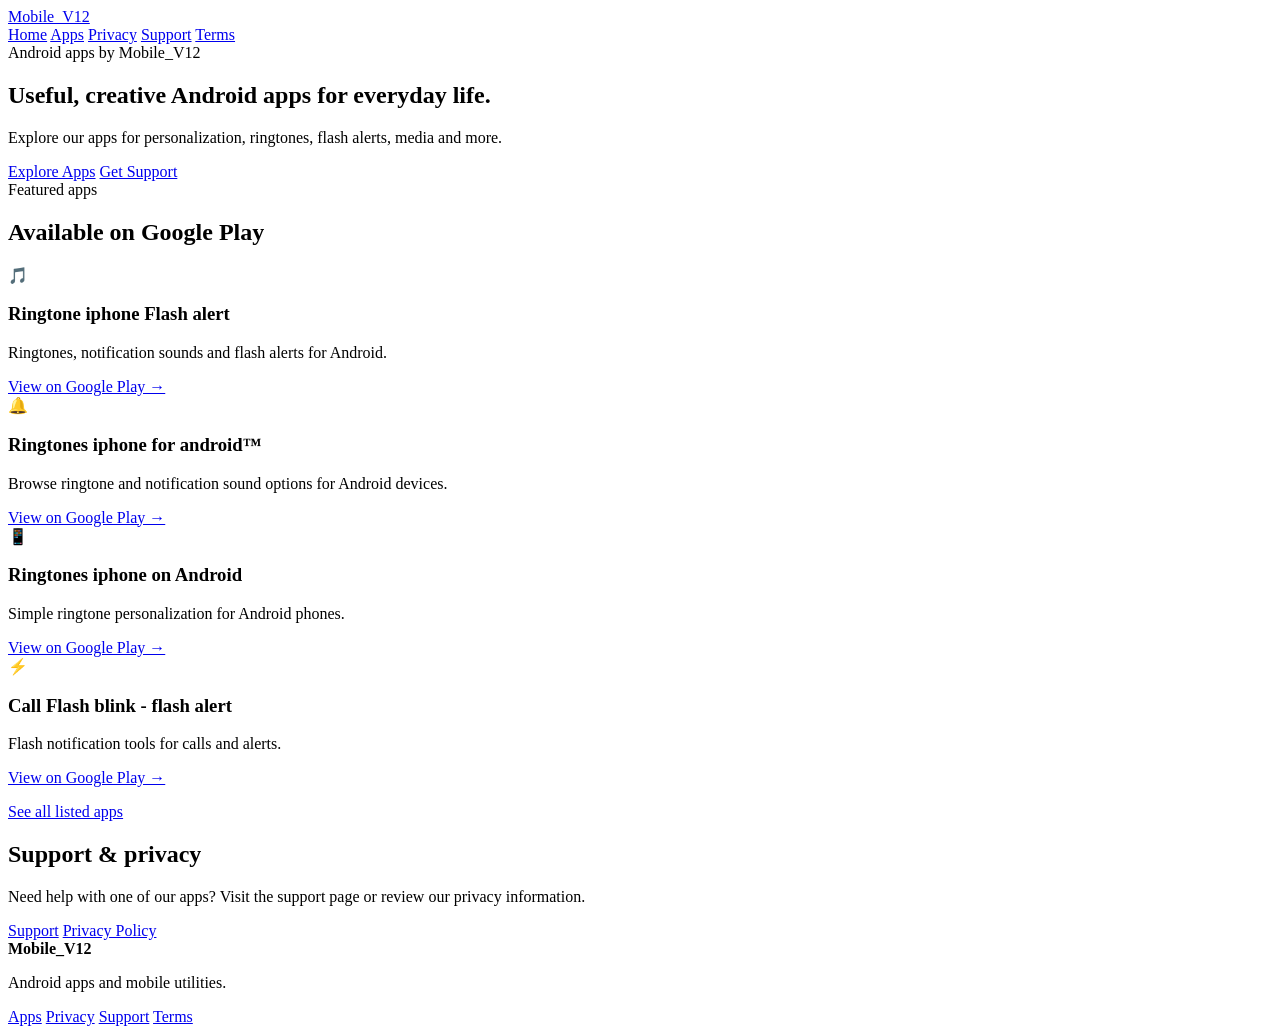
==== index.html @ 563873e9 "Add Mobile_V12 GitHub Pages site" ====
<!doctype html>
<html lang="en">
<head>
  <meta charset="utf-8">
  <meta name="viewport" content="width=device-width,initial-scale=1">
  <title>Mobile_V12 - Android Apps</title>
  <meta name="description" content="Official Mobile_V12 developer website. Discover Android apps, support information, privacy policy and more.">
  <link rel="stylesheet" href="css/style.css">
</head>
<body>
<header class="site-header">
  <div class="wrap nav">
    <a class="brand" href="index.html">Mobile_V12</a>
    <nav>
      <a href="index.html">Home</a>
      <a href="apps.html">Apps</a>
      <a href="privacy.html">Privacy</a>
      <a href="support.html">Support</a>
      <a href="terms.html">Terms</a>
    </nav>
  </div>
</header>

<main>
  <section class="hero wrap">
    <div>
      <span class="eyebrow">Android apps by Mobile_V12</span>
      <h1>Useful, creative Android apps for everyday life.</h1>
      <p>Explore our apps for personalization, ringtones, flash alerts, media and more.</p>
      <div class="actions">
        <a class="btn primary" href="apps.html">Explore Apps</a>
        <a class="btn" href="support.html">Get Support</a>
      </div>
    </div>
  </section>

  <section class="wrap section">
    <div class="section-head">
      <div>
        <span class="eyebrow">Featured apps</span>
        <h2>Available on Google Play</h2>
      </div>
    </div>
    <div class="grid">
      <article class="card">
        <div class="icon">🎵</div>
        <h3>Ringtone iphone Flash alert</h3>
        <p>Ringtones, notification sounds and flash alerts for Android.</p>
        <a class="text-link" href="https://play.google.com/store/apps/details?id=ultra.flashalert.ringtoneiphone">View on Google Play →</a>
      </article>
      <article class="card">
        <div class="icon">🔔</div>
        <h3>Ringtones iphone for android™</h3>
        <p>Browse ringtone and notification sound options for Android devices.</p>
        <a class="text-link" href="https://play.google.com/store/apps/details?id=com.sonnerie.ringtone.iphone2022">View on Google Play →</a>
      </article>
      <article class="card">
        <div class="icon">📱</div>
        <h3>Ringtones iphone on Android</h3>
        <p>Simple ringtone personalization for Android phones.</p>
        <a class="text-link" href="https://play.google.com/store/apps/details?id=com.music.sonnerie.best.ringtone.android">View on Google Play →</a>
      </article>
      <article class="card">
        <div class="icon">⚡</div>
        <h3>Call Flash blink - flash alert</h3>
        <p>Flash notification tools for calls and alerts.</p>
        <a class="text-link" href="https://play.google.com/store/apps/details?id=blink.flashnotification.oncallsmsforall">View on Google Play →</a>
      </article>
    </div>
    <p class="more"><a class="btn" href="apps.html">See all listed apps</a></p>
  </section>

  <section class="wrap section callout">
    <h2>Support & privacy</h2>
    <p>Need help with one of our apps? Visit the support page or review our privacy information.</p>
    <div class="actions">
      <a class="btn primary" href="support.html">Support</a>
      <a class="btn" href="privacy.html">Privacy Policy</a>
    </div>
  </section>
</main>

<footer>
  <div class="wrap footer-grid">
    <div>
      <strong>Mobile_V12</strong>
      <p>Android apps and mobile utilities.</p>
    </div>
    <div class="footer-links">
      <a href="apps.html">Apps</a>
      <a href="privacy.html">Privacy</a>
      <a href="support.html">Support</a>
      <a href="terms.html">Terms</a>
    </div>
  </div>
</footer>
</body>
</html>
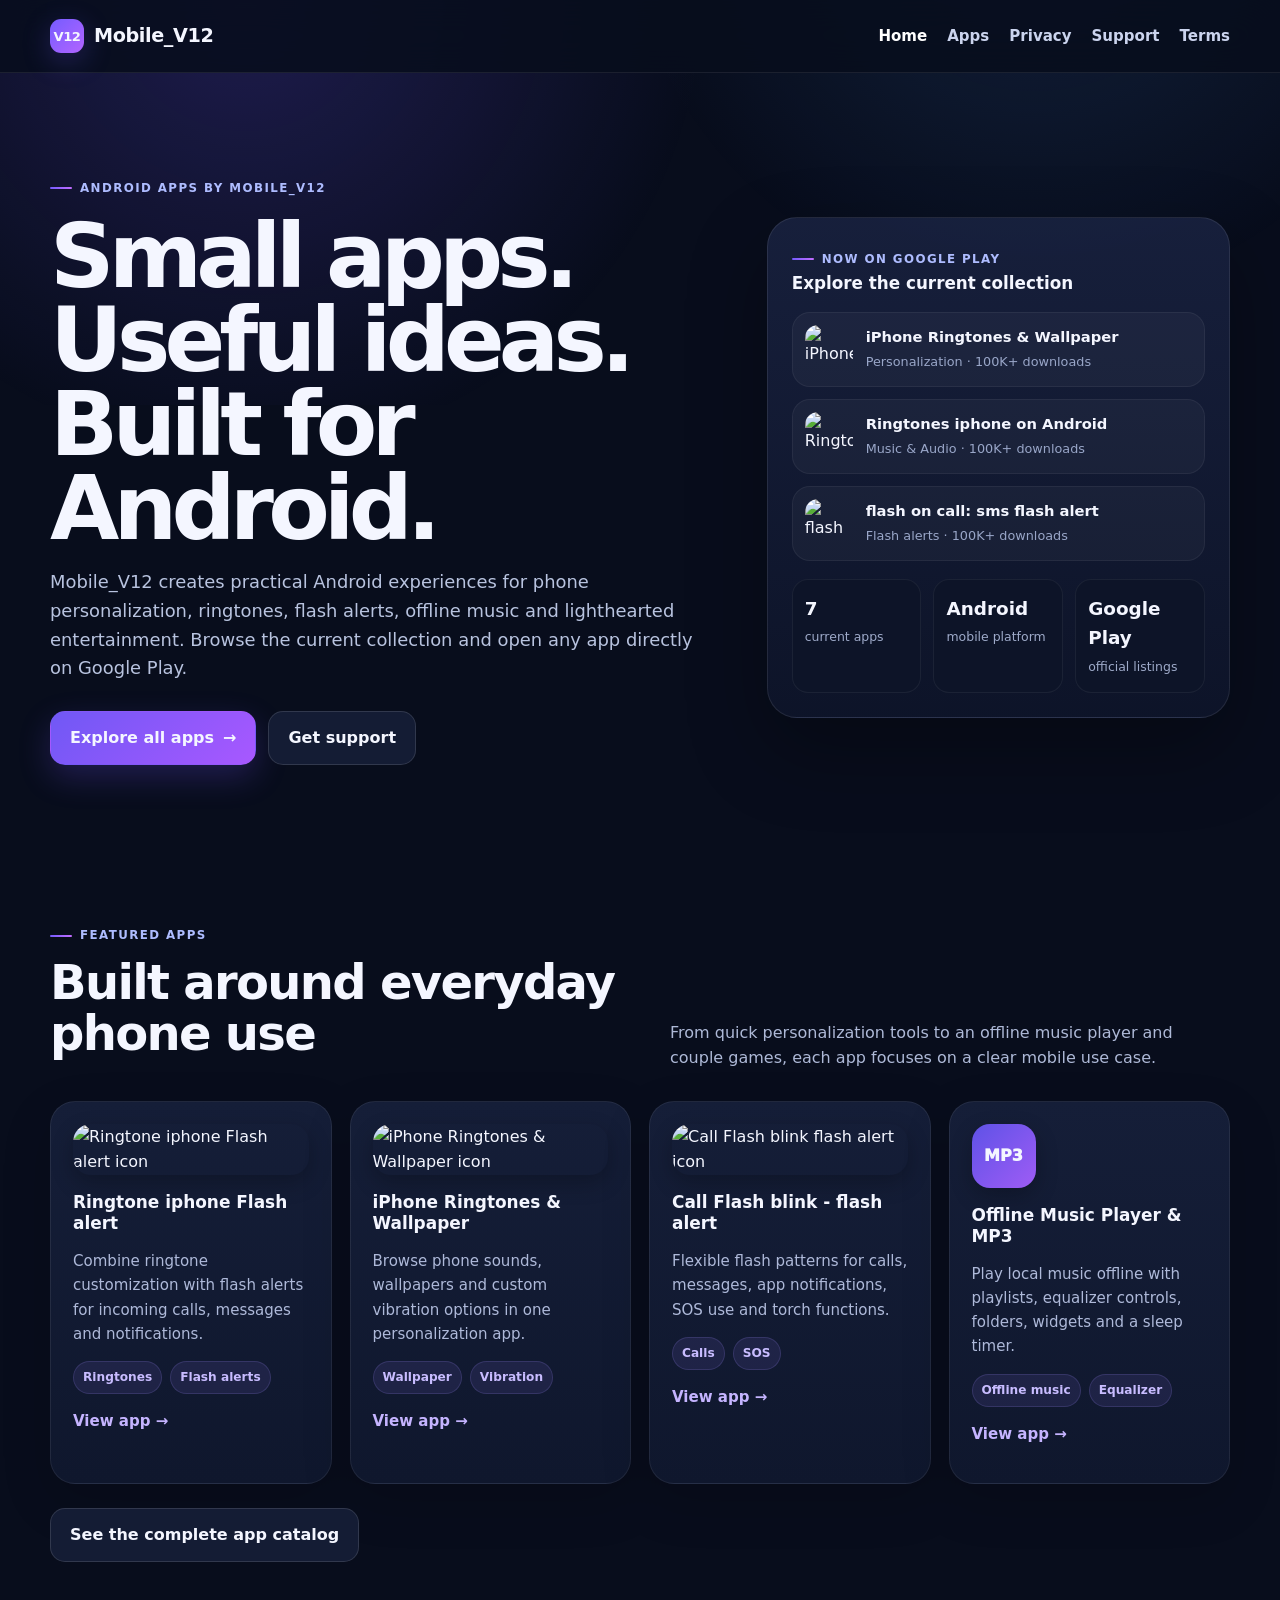
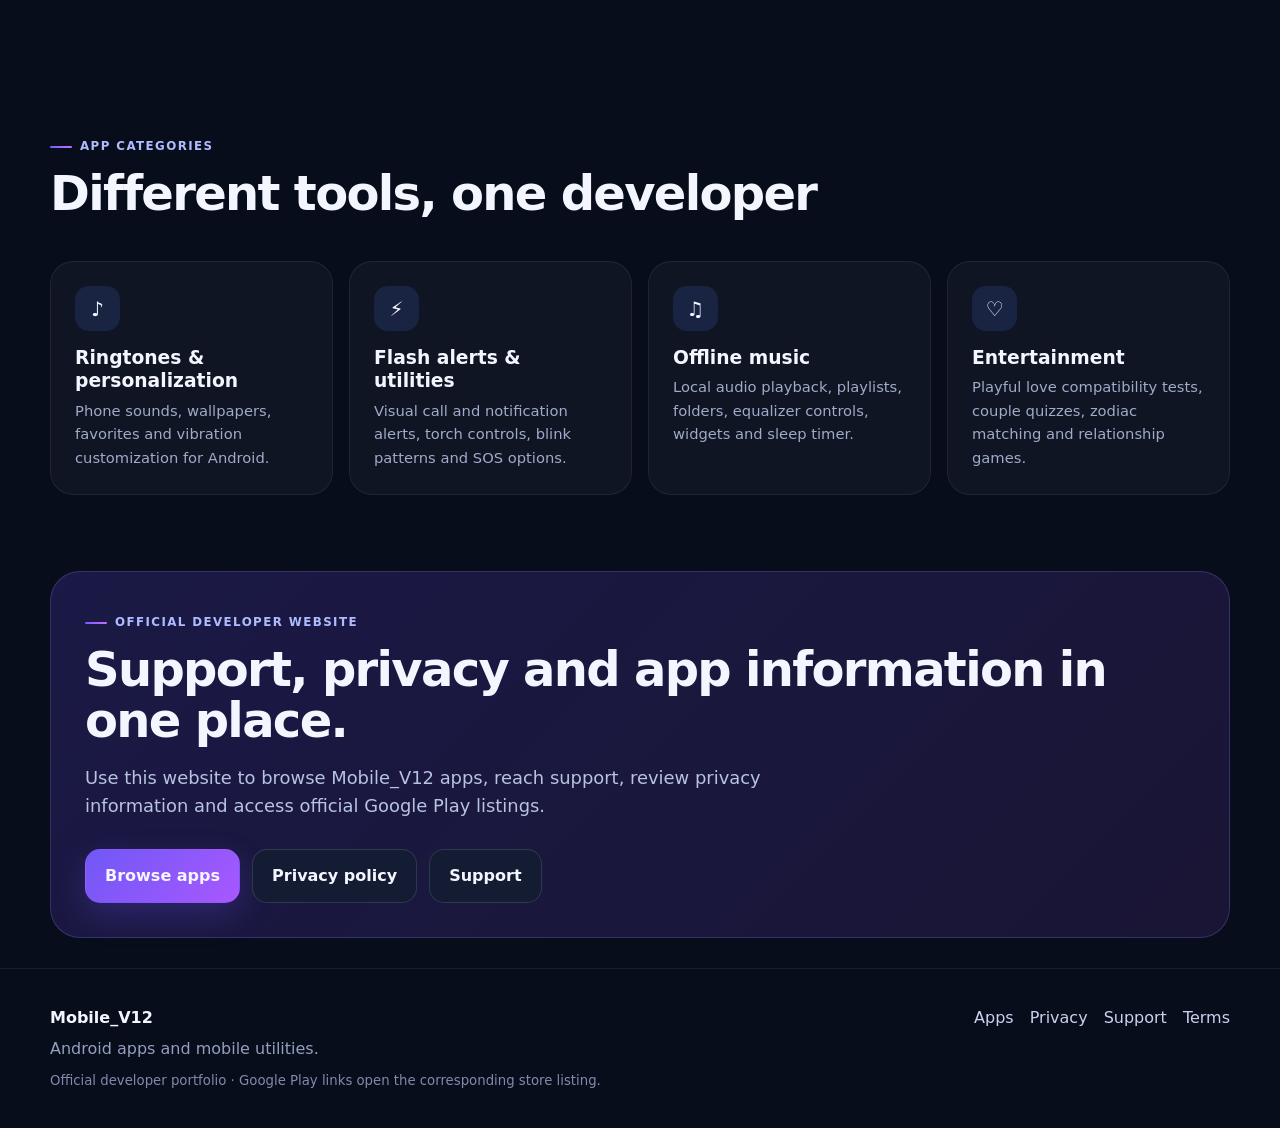
==== commit 95a3fe5c: "Upgrade Mobile_V12 homepage" ====
--- a/index.html
+++ b/index.html
@@ -3,16 +3,21 @@
 <head>
   <meta charset="utf-8">
   <meta name="viewport" content="width=device-width,initial-scale=1">
-  <title>Mobile_V12 - Android Apps</title>
-  <meta name="description" content="Official Mobile_V12 developer website. Discover Android apps, support information, privacy policy and more.">
+  <title>Mobile_V12 — Android Apps on Google Play</title>
+  <meta name="description" content="Official Mobile_V12 developer website. Explore Android apps for ringtones, flash alerts, music, personalization and entertainment on Google Play.">
+  <link rel="canonical" href="https://mobile-v12.github.io/">
+  <meta property="og:title" content="Mobile_V12 — Android Apps on Google Play">
+  <meta property="og:description" content="Explore Android apps from Mobile_V12 for personalization, ringtones, flash alerts, offline music and entertainment.">
+  <meta property="og:type" content="website">
+  <meta property="og:url" content="https://mobile-v12.github.io/">
   <link rel="stylesheet" href="css/style.css">
 </head>
 <body>
 <header class="site-header">
   <div class="wrap nav">
-    <a class="brand" href="index.html">Mobile_V12</a>
-    <nav>
-      <a href="index.html">Home</a>
+    <a class="brand" href="index.html"><span class="brand-mark">V12</span>Mobile_V12</a>
+    <nav aria-label="Main navigation">
+      <a href="index.html" aria-current="page">Home</a>
       <a href="apps.html">Apps</a>
       <a href="privacy.html">Privacy</a>
       <a href="support.html">Support</a>
@@ -23,75 +28,92 @@
 
 <main>
   <section class="hero wrap">
-    <div>
+    <div class="hero-copy">
       <span class="eyebrow">Android apps by Mobile_V12</span>
-      <h1>Useful, creative Android apps for everyday life.</h1>
-      <p>Explore our apps for personalization, ringtones, flash alerts, media and more.</p>
+      <h1>Small apps. Useful ideas. Built for Android.</h1>
+      <p>Mobile_V12 creates practical Android experiences for phone personalization, ringtones, flash alerts, offline music and lighthearted entertainment. Browse the current collection and open any app directly on Google Play.</p>
       <div class="actions">
-        <a class="btn primary" href="apps.html">Explore Apps</a>
-        <a class="btn" href="support.html">Get Support</a>
+        <a class="btn primary" href="apps.html">Explore all apps <span aria-hidden="true">→</span></a>
+        <a class="btn" href="support.html">Get support</a>
       </div>
     </div>
+
+    <aside class="hero-panel" aria-label="Featured Mobile_V12 apps">
+      <span class="eyebrow">Now on Google Play</span>
+      <h3>Explore the current collection</h3>
+      <div class="mini-apps">
+        <div class="mini-app"><img src="https://play-lh.googleusercontent.com/x117mOIPjvAG1yAp293JqEL6rsxP5Kicx9uMgAMOA4Cg9YkWpVxUhgbyc8qHjpCg379fc6vp_dULRAriqQJGLQ=w240-h480" alt="iPhone Ringtones & Wallpaper icon" loading="eager"><div><strong>iPhone Ringtones & Wallpaper</strong><span>Personalization · 100K+ downloads</span></div></div>
+        <div class="mini-app"><img src="https://play-lh.googleusercontent.com/sUh2IDF7zx-jBjBCqHqhZO6L1Msxh0kewO-JYf772vO9Jx5sv-TQ9f8lnE9jF6aEuF3l1Gbinub7AlU_-sU3RQ=w240-h480" alt="Ringtones iphone on Android icon" loading="eager"><div><strong>Ringtones iphone on Android</strong><span>Music & Audio · 100K+ downloads</span></div></div>
+        <div class="mini-app"><img src="https://play-lh.googleusercontent.com/MTQkrwry_jB9E03IkeFlZVaV2P63FGjwMbP_LGZqJqwa-5LBbBNnqwu3uK27yjgQcg=w240-h480" alt="flash on call sms flash alert icon" loading="eager"><div><strong>flash on call: sms flash alert</strong><span>Flash alerts · 100K+ downloads</span></div></div>
+      </div>
+      <div class="stat-strip">
+        <div class="stat"><strong>7</strong><span>current apps</span></div>
+        <div class="stat"><strong>Android</strong><span>mobile platform</span></div>
+        <div class="stat"><strong>Google Play</strong><span>official listings</span></div>
+      </div>
+    </aside>
   </section>
 
   <section class="wrap section">
     <div class="section-head">
-      <div>
-        <span class="eyebrow">Featured apps</span>
-        <h2>Available on Google Play</h2>
-      </div>
+      <div><span class="eyebrow">Featured apps</span><h2>Built around everyday phone use</h2></div>
+      <p>From quick personalization tools to an offline music player and couple games, each app focuses on a clear mobile use case.</p>
     </div>
     <div class="grid">
       <article class="card">
-        <div class="icon">🎵</div>
+        <img class="app-card-icon" src="https://play-lh.googleusercontent.com/bjA__VRozMi7Oo9IdjdvNl9InwxFEGFNgIQDid6qENALkqIf6yvR_rQGH4Jt_NixTg-7=w240-h480" alt="Ringtone iphone Flash alert icon" loading="lazy">
         <h3>Ringtone iphone Flash alert</h3>
-        <p>Ringtones, notification sounds and flash alerts for Android.</p>
-        <a class="text-link" href="https://play.google.com/store/apps/details?id=ultra.flashalert.ringtoneiphone">View on Google Play →</a>
+        <p>Combine ringtone customization with flash alerts for incoming calls, messages and notifications.</p>
+        <div class="tag-row"><span class="tag">Ringtones</span><span class="tag">Flash alerts</span></div>
+        <p><a class="text-link" href="apps.html#ringtone-flash">View app →</a></p>
       </article>
       <article class="card">
-        <div class="icon">🔔</div>
-        <h3>Ringtones iphone for android™</h3>
-        <p>Browse ringtone and notification sound options for Android devices.</p>
-        <a class="text-link" href="https://play.google.com/store/apps/details?id=com.sonnerie.ringtone.iphone2022">View on Google Play →</a>
+        <img class="app-card-icon" src="https://play-lh.googleusercontent.com/x117mOIPjvAG1yAp293JqEL6rsxP5Kicx9uMgAMOA4Cg9YkWpVxUhgbyc8qHjpCg379fc6vp_dULRAriqQJGLQ=w240-h480" alt="iPhone Ringtones & Wallpaper icon" loading="lazy">
+        <h3>iPhone Ringtones & Wallpaper</h3>
+        <p>Browse phone sounds, wallpapers and custom vibration options in one personalization app.</p>
+        <div class="tag-row"><span class="tag">Wallpaper</span><span class="tag">Vibration</span></div>
+        <p><a class="text-link" href="apps.html#ringtones-wallpaper">View app →</a></p>
       </article>
       <article class="card">
-        <div class="icon">📱</div>
-        <h3>Ringtones iphone on Android</h3>
-        <p>Simple ringtone personalization for Android phones.</p>
-        <a class="text-link" href="https://play.google.com/store/apps/details?id=com.music.sonnerie.best.ringtone.android">View on Google Play →</a>
+        <img class="app-card-icon" src="https://play-lh.googleusercontent.com/XptH9RMEDhozF5tTlAa5eXQmrBAJAJrxLwIMrVtvZu0iCFd3g7sy0hagevhK7gvDo9mzn9huSnZ35cTHIJHYB3k=w240-h480" alt="Call Flash blink flash alert icon" loading="lazy">
+        <h3>Call Flash blink - flash alert</h3>
+        <p>Flexible flash patterns for calls, messages, app notifications, SOS use and torch functions.</p>
+        <div class="tag-row"><span class="tag">Calls</span><span class="tag">SOS</span></div>
+        <p><a class="text-link" href="apps.html#call-flash">View app →</a></p>
       </article>
       <article class="card">
-        <div class="icon">⚡</div>
-        <h3>Call Flash blink - flash alert</h3>
-        <p>Flash notification tools for calls and alerts.</p>
-        <a class="text-link" href="https://play.google.com/store/apps/details?id=blink.flashnotification.oncallsmsforall">View on Google Play →</a>
+        <div class="app-card-icon" style="display:grid;place-items:center;background:linear-gradient(135deg,#5f52e7,#9f5cf5);font-weight:950">MP3</div>
+        <h3>Offline Music Player & MP3</h3>
+        <p>Play local music offline with playlists, equalizer controls, folders, widgets and a sleep timer.</p>
+        <div class="tag-row"><span class="tag">Offline music</span><span class="tag">Equalizer</span></div>
+        <p><a class="text-link" href="apps.html#offline-music">View app →</a></p>
       </article>
     </div>
-    <p class="more"><a class="btn" href="apps.html">See all listed apps</a></p>
+    <p class="more"><a class="btn" href="apps.html">See the complete app catalog</a></p>
+  </section>
+
+  <section class="wrap section">
+    <div class="section-head"><div><span class="eyebrow">App categories</span><h2>Different tools, one developer</h2></div></div>
+    <div class="category-grid">
+      <article class="category"><div class="symbol">♪</div><h3>Ringtones & personalization</h3><p>Phone sounds, wallpapers, favorites and vibration customization for Android.</p></article>
+      <article class="category"><div class="symbol">⚡</div><h3>Flash alerts & utilities</h3><p>Visual call and notification alerts, torch controls, blink patterns and SOS options.</p></article>
+      <article class="category"><div class="symbol">♫</div><h3>Offline music</h3><p>Local audio playback, playlists, folders, equalizer controls, widgets and sleep timer.</p></article>
+      <article class="category"><div class="symbol">♡</div><h3>Entertainment</h3><p>Playful love compatibility tests, couple quizzes, zodiac matching and relationship games.</p></article>
+    </div>
   </section>
 
   <section class="wrap section callout">
-    <h2>Support & privacy</h2>
-    <p>Need help with one of our apps? Visit the support page or review our privacy information.</p>
-    <div class="actions">
-      <a class="btn primary" href="support.html">Support</a>
-      <a class="btn" href="privacy.html">Privacy Policy</a>
-    </div>
+    <span class="eyebrow">Official developer website</span>
+    <h2>Support, privacy and app information in one place.</h2>
+    <p class="lead">Use this website to browse Mobile_V12 apps, reach support, review privacy information and access official Google Play listings.</p>
+    <div class="actions"><a class="btn primary" href="apps.html">Browse apps</a><a class="btn" href="privacy.html">Privacy policy</a><a class="btn" href="support.html">Support</a></div>
   </section>
 </main>
 
 <footer>
   <div class="wrap footer-grid">
-    <div>
-      <strong>Mobile_V12</strong>
-      <p>Android apps and mobile utilities.</p>
-    </div>
-    <div class="footer-links">
-      <a href="apps.html">Apps</a>
-      <a href="privacy.html">Privacy</a>
-      <a href="support.html">Support</a>
-      <a href="terms.html">Terms</a>
-    </div>
+    <div><strong>Mobile_V12</strong><p>Android apps and mobile utilities.</p><div class="footer-copy">Official developer portfolio · Google Play links open the corresponding store listing.</div></div>
+    <div class="footer-links"><a href="apps.html">Apps</a><a href="privacy.html">Privacy</a><a href="support.html">Support</a><a href="terms.html">Terms</a></div>
   </div>
 </footer>
 </body>
--- a/css/style.css
+++ b/css/style.css
@@ -0,0 +1 @@
+*{box-sizing:border-box}html{scroll-behavior:smooth}body{margin:0;font-family:Inter,ui-sans-serif,system-ui,-apple-system,BlinkMacSystemFont,"Segoe UI",sans-serif;background:#080d1c;color:#f4f6ff;line-height:1.6;-webkit-font-smoothing:antialiased}body:before{content:"";position:fixed;inset:-25vh -20vw auto;z-index:-2;height:70vh;background:radial-gradient(circle at 28% 35%,rgba(111,84,255,.22),transparent 34%),radial-gradient(circle at 72% 18%,rgba(79,152,255,.15),transparent 30%);pointer-events:none}a{color:inherit}.wrap{width:min(1180px,calc(100% - 36px));margin:auto}.site-header{position:sticky;top:0;z-index:50;background:rgba(8,13,28,.86);backdrop-filter:blur(20px);border-bottom:1px solid rgba(255,255,255,.08)}.nav{min-height:72px;display:flex;align-items:center;justify-content:space-between;gap:26px}.brand{display:flex;align-items:center;gap:10px;text-decoration:none;font-weight:900;font-size:1.2rem;letter-spacing:-.02em}.brand-mark{width:34px;height:34px;border-radius:11px;display:grid;place-items:center;background:linear-gradient(135deg,#755cff,#b264ff);box-shadow:0 8px 28px rgba(117,92,255,.25);font-size:.82rem}.nav nav{display:flex;gap:20px;align-items:center;flex-wrap:wrap}.nav nav a{text-decoration:none;color:#cbd4ee;font-size:.94rem;font-weight:650}.nav nav a:hover,.nav nav a[aria-current="page"]{color:#fff}.hero{padding:98px 0 78px;display:grid;grid-template-columns:minmax(0,1.18fr) minmax(320px,.82fr);gap:50px;align-items:center}.hero-copy{max-width:760px}.eyebrow{display:inline-flex;align-items:center;gap:8px;color:#aebcff;font-weight:850;text-transform:uppercase;letter-spacing:.12em;font-size:.74rem}.eyebrow:before{content:"";width:22px;height:2px;border-radius:99px;background:linear-gradient(90deg,#755cff,#c26dff)}h1{font-size:clamp(3rem,7vw,6.25rem);line-height:.94;margin:.18em 0 .2em;letter-spacing:-.065em}h2{font-size:clamp(1.9rem,4vw,3rem);line-height:1.06;margin:.25em 0;letter-spacing:-.035em}h3{line-height:1.25}.hero p,.lead{font-size:1.12rem;color:#b8c3df;max-width:760px}.actions{display:flex;gap:12px;flex-wrap:wrap;margin-top:28px}.btn{display:inline-flex;align-items:center;justify-content:center;gap:9px;padding:13px 19px;border-radius:15px;border:1px solid rgba(255,255,255,.12);text-decoration:none;background:#141c34;font-weight:800;transition:.2s ease}.btn:hover{transform:translateY(-1px);border-color:rgba(183,164,255,.42)}.btn.primary{background:linear-gradient(135deg,#7058f5,#a858ff);border-color:transparent;box-shadow:0 12px 32px rgba(117,82,255,.23)}.btn.small{padding:10px 14px;border-radius:12px;font-size:.9rem}.hero-panel{border:1px solid rgba(255,255,255,.09);background:linear-gradient(180deg,rgba(24,33,62,.94),rgba(14,21,42,.94));border-radius:30px;padding:24px;box-shadow:0 32px 80px rgba(0,0,0,.3)}.hero-panel h3{margin:4px 0 18px;font-size:1.05rem}.mini-apps{display:grid;gap:12px}.mini-app{display:flex;align-items:center;gap:13px;padding:12px;border-radius:18px;background:rgba(255,255,255,.035);border:1px solid rgba(255,255,255,.055)}.mini-app img{width:48px;height:48px;border-radius:13px;object-fit:cover}.mini-app strong{display:block;font-size:.92rem}.mini-app span{color:#99a6c8;font-size:.8rem}.stat-strip{display:grid;grid-template-columns:repeat(3,1fr);gap:12px;margin-top:18px}.stat{padding:14px 12px;border-radius:16px;background:#0d1428;border:1px solid rgba(255,255,255,.06)}.stat strong{display:block;font-size:1.15rem}.stat span{font-size:.78rem;color:#9eaac9}.section{padding:76px 0}.section-head{display:flex;justify-content:space-between;align-items:end;gap:18px;margin-bottom:30px}.section-head p{margin:0;color:#aeb9d7;max-width:560px}.grid{display:grid;grid-template-columns:repeat(4,1fr);gap:18px}.card{background:linear-gradient(180deg,#151e38,#0f172d);border:1px solid rgba(255,255,255,.075);border-radius:25px;padding:22px;box-shadow:0 18px 50px rgba(0,0,0,.15);transition:.22s ease}.card:hover{transform:translateY(-3px);border-color:rgba(161,140,255,.24)}.app-card-icon{width:64px;height:64px;border-radius:18px;object-fit:cover;box-shadow:0 8px 22px rgba(0,0,0,.24)}.card h3{font-size:1.06rem;margin:17px 0 7px}.card p{color:#aeb9d9;font-size:.94rem}.text-link{color:#c5b4ff;text-decoration:none;font-weight:850}.tag-row,.feature-chips{display:flex;flex-wrap:wrap;gap:8px}.tag,.chip{display:inline-flex;padding:6px 9px;border-radius:999px;background:rgba(146,119,255,.11);border:1px solid rgba(166,142,255,.17);font-size:.76rem;color:#c8bcff;font-weight:750}.more{margin-top:24px}.category-grid{display:grid;grid-template-columns:repeat(4,1fr);gap:16px}.category{padding:24px;border-radius:23px;background:rgba(255,255,255,.035);border:1px solid rgba(255,255,255,.07)}.category .symbol{width:45px;height:45px;border-radius:14px;display:grid;place-items:center;background:#192342;font-size:1.25rem}.category h3{margin:15px 0 6px}.category p{margin:0;color:#9fabc9;font-size:.92rem}.callout{background:linear-gradient(135deg,rgba(109,82,255,.19),rgba(168,88,255,.11));border:1px solid rgba(160,140,255,.22);border-radius:30px;padding:34px}.prose{max-width:860px}.prose h1{font-size:clamp(2.6rem,6vw,4.4rem)}.prose h2{font-size:1.55rem;margin-top:34px}.prose p{color:#c3cce7}.muted{opacity:.72}.catalog-hero{padding:72px 0 34px}.catalog-hero h1{font-size:clamp(2.8rem,7vw,5.4rem);max-width:900px}.catalog-toolbar{position:sticky;top:72px;z-index:30;padding:14px 0;background:rgba(8,13,28,.9);backdrop-filter:blur(16px);border-top:1px solid rgba(255,255,255,.04);border-bottom:1px solid rgba(255,255,255,.06)}.toolbar-inner{display:flex;gap:12px;align-items:center;justify-content:space-between}.search-box{flex:1;max-width:440px;position:relative}.search-box input{width:100%;padding:12px 15px 12px 42px;background:#11192f;border:1px solid rgba(255,255,255,.09);border-radius:14px;color:#fff;font:inherit;outline:none}.search-box input:focus{border-color:rgba(160,140,255,.55)}.search-box:before{content:"⌕";position:absolute;left:15px;top:7px;color:#8f9cbe;font-size:1.3rem}.filters{display:flex;gap:8px;flex-wrap:wrap}.filter-btn{border:1px solid rgba(255,255,255,.08);background:#10172b;color:#aeb9d6;border-radius:999px;padding:9px 12px;font-weight:750;cursor:pointer}.filter-btn.active{background:linear-gradient(135deg,#6e57f1,#9a55f3);color:#fff;border-color:transparent}.apps-stack{display:grid;gap:26px;padding:40px 0 76px}.app-profile{background:linear-gradient(180deg,#121a32,#0d1428);border:1px solid rgba(255,255,255,.075);border-radius:30px;padding:26px;box-shadow:0 24px 70px rgba(0,0,0,.17)}.app-profile[hidden]{display:none}.app-top{display:grid;grid-template-columns:94px minmax(0,1fr) auto;gap:20px;align-items:start}.app-icon-shell{width:94px;height:94px;border-radius:25px;overflow:hidden;background:linear-gradient(135deg,#725af8,#b45fff);box-shadow:0 14px 32px rgba(0,0,0,.26)}.app-icon-shell img{width:100%;height:100%;display:block;object-fit:cover}.icon-fallback{width:100%;height:100%;display:none;place-items:center;font-weight:950;font-size:1.15rem}.app-title h2{font-size:clamp(1.55rem,3vw,2.25rem);margin:0 0 5px}.app-title p{margin:0;color:#a8b4d2}.app-meta{display:flex;flex-wrap:wrap;gap:8px;margin-top:11px}.meta-pill{font-size:.76rem;color:#c5cee5;padding:6px 9px;border-radius:999px;background:rgba(255,255,255,.045);border:1px solid rgba(255,255,255,.065)}.app-actions{display:flex;gap:8px;align-items:center}.app-body{display:grid;grid-template-columns:minmax(0,.86fr) minmax(0,1.14fr);gap:26px;margin-top:24px}.app-copy p{color:#b6c0dc;margin-top:0}.app-copy h3{margin:20px 0 10px}.store-carousel-wrap{position:relative;min-width:0}.store-carousel{display:flex;gap:12px;overflow-x:auto;scroll-snap-type:x mandatory;padding:2px 2px 12px;scrollbar-width:thin;scrollbar-color:#405077 transparent}.store-shot{flex:0 0 min(320px,82%);scroll-snap-align:start;border-radius:18px;overflow:hidden;background:#0a1021;border:1px solid rgba(255,255,255,.07);aspect-ratio:16/9}.store-shot img{width:100%;height:100%;display:block;object-fit:cover}.carousel-controls{display:flex;justify-content:flex-end;gap:8px;margin-top:9px}.carousel-btn{width:38px;height:38px;border-radius:12px;border:1px solid rgba(255,255,255,.08);background:#151e38;color:#fff;cursor:pointer;font-size:1.15rem}.media-empty{min-height:230px;border:1px dashed rgba(173,151,255,.28);background:linear-gradient(135deg,rgba(112,88,245,.09),rgba(168,88,255,.04));border-radius:22px;display:grid;place-items:center;text-align:center;padding:26px}.media-empty strong{display:block;font-size:1.05rem}.media-empty span{display:block;color:#9eabc9;margin-top:6px;max-width:360px}.store-note{font-size:.77rem;color:#8290b4;margin-top:9px}.no-results{display:none;text-align:center;padding:48px 20px;color:#aeb8d5}.no-results.show{display:block}.legal-note{font-size:.8rem;color:#7f8daf;margin-top:28px}footer{border-top:1px solid rgba(255,255,255,.075);margin-top:30px}.footer-grid{padding:36px 0;display:flex;justify-content:space-between;gap:24px}.footer-grid p{margin:.35em 0;color:#929fbe}.footer-links{display:flex;gap:16px;flex-wrap:wrap}.footer-links a{text-decoration:none;color:#c9d2ed}.footer-copy{font-size:.83rem;color:#7f8baa;margin-top:9px}@media(max-width:1020px){.grid,.category-grid{grid-template-columns:repeat(2,1fr)}.hero{grid-template-columns:1fr}.hero-panel{max-width:720px}.app-body{grid-template-columns:1fr}.app-top{grid-template-columns:82px minmax(0,1fr)}.app-icon-shell{width:82px;height:82px;border-radius:22px}.app-actions{grid-column:2;justify-content:flex-start}.toolbar-inner{align-items:flex-start;flex-direction:column}.catalog-toolbar{top:70px}}@media(max-width:680px){.wrap{width:min(100% - 28px,1180px)}.nav{align-items:flex-start;flex-direction:column;padding:15px 0;gap:10px}.nav nav{gap:13px}.hero{padding:62px 0 52px}.hero h1{font-size:clamp(3rem,15vw,4.7rem)}.stat-strip{grid-template-columns:1fr}.grid,.category-grid{grid-template-columns:1fr}.section{padding:56px 0}.section-head{align-items:flex-start;flex-direction:column}.catalog-toolbar{position:relative;top:auto}.filters{width:100%;overflow-x:auto;flex-wrap:nowrap;padding-bottom:3px}.filter-btn{white-space:nowrap}.app-profile{padding:19px;border-radius:24px}.app-top{grid-template-columns:70px minmax(0,1fr);gap:15px}.app-icon-shell{width:70px;height:70px;border-radius:19px}.app-actions{grid-column:1/-1}.app-body{margin-top:20px}.store-shot{flex-basis:88%}.footer-grid{flex-direction:column}.callout{padding:25px}h1{letter-spacing:-.055em}}
